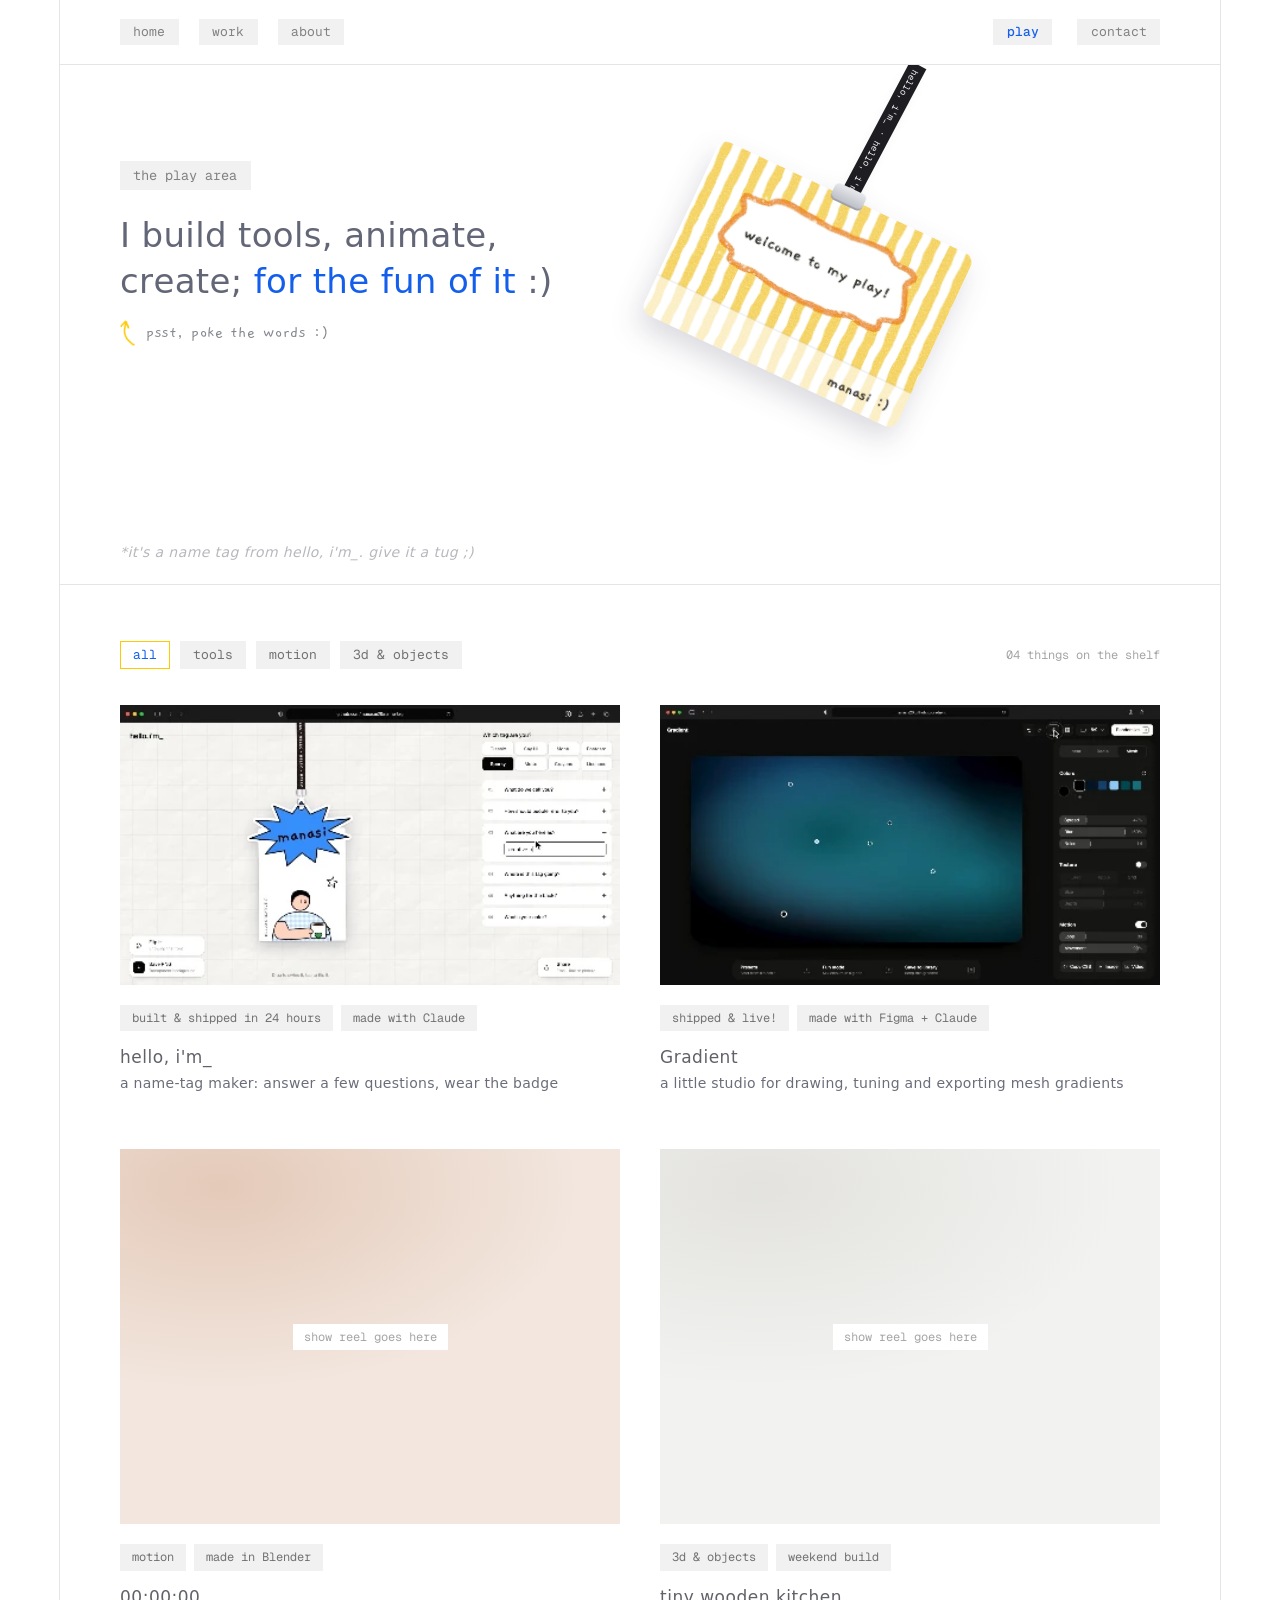
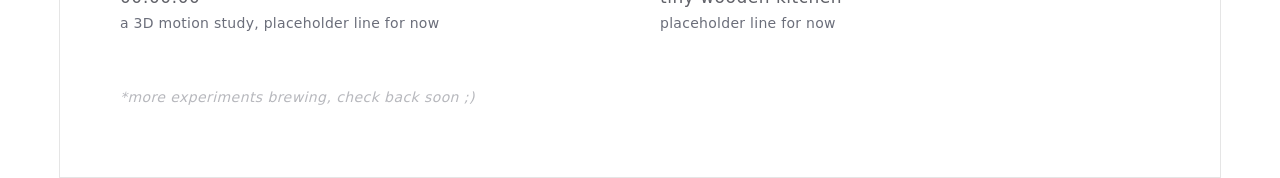
==== play.html @ 4c81ddd7 "Add a play page: toy heading, name tag on a lanyard, calm video shelf - heading 'I build tools, anim" ====
<!doctype html>
<html lang="en">
<head>
  <meta charset="utf-8" />
  <meta name="viewport" content="width=device-width, initial-scale=1" />
  <title>Manasi's Play Area</title>
  <meta name="description" content="Tools, motion and little experiments Manasi makes for the fun of it." />

  <link rel="preconnect" href="https://fonts.googleapis.com" />
  <link rel="preconnect" href="https://fonts.gstatic.com" crossorigin />
  <link rel="stylesheet" href="https://fonts.googleapis.com/css2?family=Gaegu:wght@400;700&family=Geist+Mono:wght@300;400;500;600&family=Google+Sans+Flex:wght@400;500&family=Google+Sans:ital,wght@1,400&display=swap" />
  <link rel="stylesheet" href="css/styles.css?v=20261029a" />
  <link rel="stylesheet" href="css/play.css?v=20261029a" />
  <link rel="icon" href="assets/flower.png" />
</head>
<body>
  <div class="frame">

    <header class="nav">
      <nav class="nav__group" aria-label="Primary">
        <a class="chip chip--nav" href="index.html">home<svg class="chip__arrow" viewBox="0 0 9 9" aria-hidden="true"><path d="M9 .5V7a.5.5 0 0 1-1 0V1.707L.854 8.854a.5.5 0 0 1-.707-.708L7.293 1H2a.5.5 0 0 1 0-1h6.5a.5.5 0 0 1 .5.5Z" /></svg></a>
        <a class="chip chip--nav" href="index.html#work">work<svg class="chip__arrow" viewBox="0 0 9 9" aria-hidden="true"><path d="M9 .5V7a.5.5 0 0 1-1 0V1.707L.854 8.854a.5.5 0 0 1-.707-.708L7.293 1H2a.5.5 0 0 1 0-1h6.5a.5.5 0 0 1 .5.5Z" /></svg></a>
        <a class="chip chip--nav" href="index.html#about">about<svg class="chip__arrow" viewBox="0 0 9 9" aria-hidden="true"><path d="M9 .5V7a.5.5 0 0 1-1 0V1.707L.854 8.854a.5.5 0 0 1-.707-.708L7.293 1H2a.5.5 0 0 1 0-1h6.5a.5.5 0 0 1 .5.5Z" /></svg></a>
      </nav>
      <div class="nav__group">
        <a class="chip chip--nav is-current" href="play.html" aria-current="page">play<svg class="chip__arrow" viewBox="0 0 9 9" aria-hidden="true"><path d="M9 .5V7a.5.5 0 0 1-1 0V1.707L.854 8.854a.5.5 0 0 1-.707-.708L7.293 1H2a.5.5 0 0 1 0-1h6.5a.5.5 0 0 1 .5.5Z" /></svg></a>
        <a class="chip chip--nav" href="index.html#contact">contact<svg class="chip__arrow" viewBox="0 0 9 9" aria-hidden="true"><path d="M9 .5V7a.5.5 0 0 1-1 0V1.707L.854 8.854a.5.5 0 0 1-.707-.708L7.293 1H2a.5.5 0 0 1 0-1h6.5a.5.5 0 0 1 .5.5Z" /></svg></a>
      </div>
    </header>

    <main>
      <!-- ================= intro: a heading you can play with ================= -->
      <section class="play-hero">
        <p class="chip chip--label">the play area</p>

        <h1 class="play-title" aria-label="I build tools, animate, create; for the fun of it :)">
          <span aria-hidden="true">I <span class="verb verb--build" data-verb="build" tabindex="0">build</span> tools, <span class="verb verb--animate" data-verb="animate" tabindex="0">animate</span>,<br />
          <span class="verb verb--create" data-verb="create" tabindex="0">create<svg class="verb__scribble" viewBox="0 0 120 18" preserveAspectRatio="none"><path d="M3 11c12-5 22 4 34 0s20-8 32-2 22 5 31 1 12-5 17-3" /></svg></span>; <span class="play-title__fun" data-verb="fun" tabindex="0">for the fun of it</span> :)</span>
        </h1>

        <div class="play-hint" aria-hidden="true">
          <img src="assets/arrow.png" alt="" width="22" height="27" />
          <p>psst, poke the words :)</p>
        </div>

        <!-- the name tag from hello, i'm_ hangs on a lanyard you can tug -->
        <div class="lanyard" aria-hidden="true">
          <div class="lanyard__strap"><span>hello, i'm_ · hello, i'm_ · hello, i'm_ · hello, i'm_ · hello, i'm_ · hello, i'm_ · hello, i'm_ · hello, i'm_ ·</span></div>
          <div class="lanyard__tag" data-drag>
            <span class="lanyard__clip"></span>
            <img src="assets/play-nametag.webp" alt="" draggable="false" width="600" height="409" />
          </div>
        </div>
        <p class="play-hero__note">*it's a name tag from hello, i'm_. give it a tug ;)</p>
      </section>

      <!-- ================= the toy shelf ================= -->
      <section class="shelf" aria-label="Play projects">
        <div class="shelf__bar">
          <div class="shelf__filters" role="group" aria-label="Filter by kind">
            <button class="chip chip--hat is-on" type="button" data-filter="all">all</button>
            <button class="chip chip--hat" type="button" data-filter="tools">tools</button>
            <button class="chip chip--hat" type="button" data-filter="motion">motion</button>
            <button class="chip chip--hat" type="button" data-filter="objects">3d &amp; objects</button>
          </div>
          <p class="shelf__count"><span data-count>04</span> things on the shelf</p>
        </div>

        <div class="shelf__grid">
          <article class="toy" data-kind="tools">
            <button class="toy__media" type="button" data-cursor-tag="watch ▶" style="--ratio: 421 / 236">
              <img class="toy__poster" src="assets/play-hello.webp" alt="" loading="lazy" />
              <video class="toy__video" muted loop playsinline preload="none" data-src=""></video>
            </button>
            <ul class="toy__tags"><li>built &amp; shipped in 24 hours</li><li>made with Claude</li></ul>
            <h2 class="toy__title">hello, i'm_</h2>
            <p class="toy__line">a name-tag maker: answer a few questions, wear the badge</p>
          </article>

          <article class="toy" data-kind="tools">
            <button class="toy__media" type="button" data-cursor-tag="watch ▶" style="--ratio: 421 / 236">
              <img class="toy__poster" src="assets/play-gradient.webp" alt="" loading="lazy" />
              <video class="toy__video" muted loop playsinline preload="none" data-src=""></video>
            </button>
            <ul class="toy__tags"><li>shipped &amp; live!</li><li>made with Figma + Claude</li></ul>
            <h2 class="toy__title">Gradient</h2>
            <p class="toy__line">a little studio for drawing, tuning and exporting mesh gradients</p>
          </article>

          <article class="toy" data-kind="motion">
            <button class="toy__media toy__media--empty" type="button" data-cursor-tag="watch ▶" style="--ratio: 4 / 3; --tint: #a54d14">
              <span class="toy__soon">show reel goes here</span>
              <video class="toy__video" muted loop playsinline preload="none" data-src=""></video>
            </button>
            <ul class="toy__tags"><li>motion</li><li>made in Blender</li></ul>
            <h2 class="toy__title">00:00:00</h2>
            <p class="toy__line">a 3D motion study, placeholder line for now</p>
          </article>

          <article class="toy" data-kind="objects">
            <button class="toy__media toy__media--empty" type="button" data-cursor-tag="watch ▶" style="--ratio: 4 / 3; --tint: #a19f94">
              <span class="toy__soon">show reel goes here</span>
              <video class="toy__video" muted loop playsinline preload="none" data-src=""></video>
            </button>
            <ul class="toy__tags"><li>3d &amp; objects</li><li>weekend build</li></ul>
            <h2 class="toy__title">tiny wooden kitchen</h2>
            <p class="toy__line">placeholder line for now</p>
          </article>
        </div>

        <p class="shelf__note">*more experiments brewing, check back soon ;)</p>
      </section>
    </main>

  </div>

  <!-- ================= theatre: one thing, big, nothing else ================= -->
  <div class="theatre" hidden role="dialog" aria-modal="true" aria-label="Project viewer">
    <div class="theatre__stage">
      <div class="theatre__media"></div>
      <div class="theatre__caption">
        <ul class="toy__tags" data-theatre-tags></ul>
        <h2 class="toy__title" data-theatre-title></h2>
        <p class="toy__line" data-theatre-line></p>
      </div>
      <div class="theatre__controls">
        <button class="chip chip--hat" type="button" data-theatre="prev">← prev</button>
        <span class="theatre__count" data-theatre-count></span>
        <button class="chip chip--hat" type="button" data-theatre="next">next →</button>
        <button class="chip chip--hat theatre__close" type="button" data-theatre="close">close (esc)</button>
      </div>
    </div>
  </div>

  <div class="cursor" aria-hidden="true">
    <img class="cursor__pointer" src="assets/cursor.png" alt="" />
    <img class="cursor__move" src="assets/cursor-move.png" alt="" />
    <span class="cursor__tag"></span>
  </div>

  <script src="js/main.js?v=20261029a"></script>
  <script src="js/play.js?v=20261029a"></script>
</body>
</html>
---- css/styles.css ----
/* ==========================================================================
   Tokens — values taken from the live Framer site (manasivinze.com)
   ========================================================================== */
:root {
  --font-mono: "Geist Mono", ui-monospace, SFMono-Regular, Menlo, monospace;
  --font-sans: "Google Sans Flex", "Google Sans", system-ui, -apple-system, "Segoe UI", sans-serif;
  --font-note: "Google Sans", "Google Sans Flex", system-ui, sans-serif;
  --font-hand: "Gaegu", "Comic Sans MS", cursive;

  --bg: #ffffff;
  --line: #e5e5e5;
  --ink: #626677;          /* body copy */
  --ink-mono: #727272;     /* hat pills */
  --ink-nav: #828282;      /* nav chips */
  --ink-soft: #b7b8bd;     /* footnote */
  --ink-hand: #86888f;     /* annotations */
  --ink-sticky: #5e5e5e;
  --chip: #f1f1f1;
  --blue: #135fec;
  --select: #fec901;
  --sticky-yellow: #faf0d1;
  --sticky-pink: #fde6e6;
  --sticky-blue: #e1eafd;
  --card-blue: #3a7cf0;   /* the accent blue, a shade lighter */
  --sticky-shadow: 0 22px 15px -15.4px rgba(193, 192, 204, .28);
  --sticky-shadow-drag: 0 24.5px 13.7px -13.6px rgba(40, 30, 150, .35);

  --gutter: 59px;   /* white space outside the frame lines */
  --pad: 60px;      /* space inside the frame lines */
  --nav-h: 65px;   /* 64 + the hairline */

  /* springy settle, a hair of overshoot like Framer's default spring */
  --spring: cubic-bezier(.25, 1.2, .5, 1);
  --spring-time: .32s;
  --ease-out: cubic-bezier(.22, 1, .36, 1);
}

/* ==========================================================================
   Base
   ========================================================================== */
*,
*::before,
*::after { box-sizing: border-box; }

html { -webkit-text-size-adjust: 100%; }

body {
  margin: 0;
  background: var(--bg);
  color: var(--ink);
  font-family: var(--font-sans);
  -webkit-font-smoothing: antialiased;
  -moz-osx-font-smoothing: grayscale;
}

p, h1, ul { margin: 0; }
ul { padding: 0; list-style: none; }
a { color: inherit; text-decoration: none; }
button { font: inherit; color: inherit; border: 0; background: none; padding: 0; cursor: pointer; }
img { display: block; max-width: 100%; }

.visually-hidden {
  position: absolute !important;
  width: 1px; height: 1px;
  overflow: hidden; clip: rect(0 0 0 0);
  white-space: nowrap;
}

:focus-visible { outline: 2px solid var(--blue); outline-offset: 3px; }

/* ==========================================================================
   Frame — the hairlines running down both sides of the page
   ========================================================================== */
.frame {
  padding-top: var(--nav-h);
  margin-inline: var(--gutter);
  min-height: 100vh;
  border-inline: 1px solid var(--line);
}

/* ==========================================================================
   Chips (nav + hat pills share the grey block look)
   ========================================================================== */
.chip {
  display: inline-flex;
  align-items: center;
  background: var(--chip);
  font-family: var(--font-mono);
  font-size: 13px;
  line-height: 15.6px;
  white-space: nowrap;
}

.chip--nav {
  padding: 5.6px 13.4px;
  color: var(--ink-nav);
  transition: color .2s ease;
}

/* scrolling down fades the nav out (it drifts down a touch); scrolling up brings it back */
.nav.is-hidden {
  opacity: 0;
  transform: translateY(30px);
  pointer-events: none;
}

/* on hover the chip turns blue and grows a little ↗ */
.chip__arrow {
  width: 0;
  height: 9px;
  margin-left: 0;
  fill: var(--blue);
  opacity: 0;
  flex: none;
  transition: width var(--spring-time) var(--spring), margin var(--spring-time) var(--spring), opacity .2s ease;
}
.chip--nav:hover,
.chip--nav:focus-visible { color: var(--blue); font-weight: 500; }
.chip--nav:hover .chip__arrow,
.chip--nav:focus-visible .chip__arrow { width: 9px; margin-left: 10.2px; opacity: 1; }

/* ==========================================================================
   Nav
   ========================================================================== */
.nav {
  position: fixed;
  top: 0;
  left: calc(var(--gutter) + 1px);
  right: calc(var(--gutter) + 1px);
  z-index: 50;
  background: var(--bg);
  transition: opacity .3s var(--ease-out, ease), transform .3s var(--ease-out, ease);
  height: var(--nav-h);
  display: flex;
  align-items: center;
  justify-content: space-between;
  padding-inline: var(--pad);
  border-bottom: 1px solid var(--line);
}

.nav__group {
  display: flex;
  align-items: center;
  gap: 20px;
}
.nav__group:last-child { gap: 25px; }

.logo {
  display: block;
  width: 29px;
  height: 29px;
}
.logo img {
  width: 100%;
  height: 100%;
  transform: rotate(103deg);
  transition: transform .4s var(--spring);
}
.logo:hover img { transform: rotate(253deg); }

/* ==========================================================================
   Hero
   ========================================================================== */
.hero {
  position: relative;
  height: 634px;
  padding: 193px var(--pad) 0;
  border-bottom: 1px solid var(--line);
}

.hero__intro {
  position: relative;
  z-index: 2;
  width: 434px;
  max-width: 100%;
}

.hero__hi {
  font-size: 19px;
  line-height: 22.8px;
  letter-spacing: .03em;
}

/* ---- hats ---------------------------------------------------------------- */
.hats {
  position: relative;
  width: fit-content;
  margin-top: 16px;
}

.hats__pills {
  display: flex;
  gap: 12px;
}

.chip--hat {
  justify-content: center;
  padding: 6px 13px;
  color: var(--ink-mono);
  overflow: hidden;
  transition: color .2s ease, width var(--spring-time) var(--spring);
}
.chip--hat:hover,
.chip--hat:focus-visible { color: var(--blue); }

/* ---- hand-written annotation --------------------------------------------- */
/* hangs off the end of the pill row, so it follows when pill widths change */
.annotation {
  position: absolute;
  left: calc(100% + 24px);
  top: -39px;
  width: 136px;
  pointer-events: none;
  user-select: none;
  font-family: var(--font-hand);
  font-size: 16px;
  line-height: 15.4px;
  letter-spacing: .04em;
  color: var(--ink-hand);
  text-align: center;
}
.annotation p { white-space: pre-wrap; }

.annotation__arrow {
  width: 22px;
  height: 26.7px;
  margin-top: 7.5px;
}

/* ---- Figma-style selected text box ---------------------------------------- */
.title-box {
  position: relative;
  display: inline-block;
  margin: 31px 0 0 6px;
  padding: 7.5px 19.2px;
  border: 1px solid var(--select);
  font-family: var(--font-mono);
  font-size: 21px;
  line-height: 25.2px;
  font-weight: 600;
  color: var(--blue);
  white-space: nowrap;
  transition: width var(--spring-time) var(--spring);
}

.title-box__handle {
  position: absolute;
  width: 6px;
  height: 6px;
  background: #fff;
  border: 1px solid var(--select);
}
.title-box__handle--tl { top: -3.5px;    left: -3.5px; }
.title-box__handle--tr { top: -3.5px;    right: -3.5px; }
.title-box__handle--bl { bottom: -3.5px; left: -3.5px; }
.title-box__handle--br { bottom: -3.5px; right: -3.5px; }

/* ---- description ---------------------------------------------------------- */
.hero__desc {
  margin-top: 24.7px;
  font-size: 17px;
  line-height: 24.8px;
  letter-spacing: .03em;
}

/* ---- footnote ------------------------------------------------------------- */
.hero__note {
  position: absolute;
  left: var(--pad);
  bottom: 22px;
  font-family: var(--font-note);
  font-style: italic;
  font-size: 14px;
  line-height: 16.8px;
  letter-spacing: .03em;
  color: var(--ink-soft);
}

/* ==========================================================================
   Sticky notes — a small pinboard of four draggable notes.
   Everything inside is sized in --u (one "unit" = 1px at full size), so the
   whole board scales down as one piece on narrower screens.
   ========================================================================== */
.stickies {
  --s: 1;
  --u: calc(var(--s) * 1px);
  position: absolute;
  right: calc(var(--pad) + 80 * var(--u));
  top: calc(297px - 185 * var(--u));   /* centred on the intro copy */
  width: calc(500 * var(--u));
  height: calc(370 * var(--u));
}

.sticky {
  --rot: var(--rest);
  --scale: 1;
  --lift: 1.05;
  --lift-drag: 1.1;
  position: absolute;
  z-index: 3;
  display: grid;
  place-items: center;
  transform: perspective(1200px) rotate(var(--rot)) scale(var(--scale));
  box-shadow: var(--sticky-shadow);
  touch-action: none;
  user-select: none;
  -webkit-user-select: none;
  cursor: move;
  transition: transform var(--spring-time) var(--spring), box-shadow var(--spring-time) var(--spring);
}

.sticky:hover,
.sticky:focus-visible { --rot: var(--hover); --scale: var(--lift); }

.sticky.is-dragging {
  --rot: var(--drag);
  --scale: var(--lift-drag);
  box-shadow: var(--sticky-shadow-drag);
}

/* on load each note swings in from a big tilt, overshoots and springs back,
   like the stickies on the live site */
.sticky {
  animation: sticky-in 1s var(--in-delay, 1s) cubic-bezier(.3, .7, .4, 1) backwards;
}
.sticky--card  { --spin: 40deg;  --in-delay: .9s; }
.sticky--photo { --spin: -34deg; --in-delay: 1s; }
.sticky--fold  { --spin: 30deg;  --in-delay: 1.1s; }

@keyframes sticky-in {
  0%   { opacity: 0; transform: perspective(1200px) rotate(calc(var(--rest) + var(--spin))) translateY(24px) scale(1); }
  22%  { opacity: 1; }
  45%  { transform: perspective(1200px) rotate(calc(var(--rest) - var(--spin) * .3)) translateY(-4px) scale(1); }
  72%  { transform: perspective(1200px) rotate(calc(var(--rest) + var(--spin) * .08)) translateY(0) scale(1); }
  100% { opacity: 1; transform: perspective(1200px) rotate(var(--rest)) translateY(0) scale(1); }
}

/* once a note has been picked up and dropped, it settles down straight */
.sticky.was-dragged { --rest: 0deg; --hover: 0deg; }

/* ---- the big notebook card ------------------------------------------------ */
.sticky--card {
  --rest: -5.5deg;
  --hover: -3deg;
  --drag: -1deg;
  --lift: 1.03;
  --lift-drag: 1.06;
  --rule: calc(31 * var(--u));
  left: calc(75 * var(--u));
  top: calc(22 * var(--u));
  width: calc(284 * var(--u));
  height: calc(186 * var(--u));
  display: block;
  padding: calc(42 * var(--u)) calc(26 * var(--u)) 0;
  background: var(--card-blue);
}

/* punched holes along the top, white like the selection handles */
.sticky--card::before {
  content: "";
  position: absolute;
  top: calc(14 * var(--u));
  left: calc(24 * var(--u));
  right: calc(24 * var(--u));
  height: calc(9 * var(--u));
  background:
    linear-gradient(var(--bg), var(--bg)) left / calc(9 * var(--u)) 100% no-repeat,
    linear-gradient(var(--bg), var(--bg)) 33.333% / calc(9 * var(--u)) 100% no-repeat,
    linear-gradient(var(--bg), var(--bg)) 66.666% / calc(9 * var(--u)) 100% no-repeat,
    linear-gradient(var(--bg), var(--bg)) right / calc(9 * var(--u)) 100% no-repeat;
}

.sticky--card .sticky__text {
  font-family: var(--font-hand);
  font-size: calc(21 * var(--u));
  line-height: var(--rule);
  letter-spacing: .02em;
  color: #fff;
  /* ruled lines sit just under each line of writing */
  background: linear-gradient(
      to bottom,
      transparent calc(var(--rule) - 6.5 * var(--u)),
      rgba(255, 255, 255, .3) calc(var(--rule) - 6.5 * var(--u)) calc(var(--rule) - 5 * var(--u)),
      transparent calc(var(--rule) - 5 * var(--u))
    ) 0 0 / 100% var(--rule) repeat-y;
}

/* ---- the lego me: small, square and upright ------------------------------ */
.sticky--photo {
  --rest: 0deg;
  --hover: 4deg;
  --drag: 7deg;
  left: calc(381 * var(--u));
  top: calc(97 * var(--u));
  width: calc(120 * var(--u));
  height: calc(120 * var(--u));
  background: var(--sticky-yellow);
}
.sticky--photo img { width: calc(58 * var(--u)); height: auto; pointer-events: none; }

/* ---- light blue note, with a folded corner --------------------------------- */
.sticky--fold {
  --rest: 3deg;
  --hover: 6deg;
  --drag: 9deg;
  --fold: calc(30 * var(--u));
  left: calc(192 * var(--u));
  top: calc(230 * var(--u));
  width: calc(281 * var(--u));
  height: calc(122 * var(--u));
  padding: 0 calc(14 * var(--u)) calc(4 * var(--u)) calc(22 * var(--u));
  justify-items: start;
}

/* the paper, with its bottom-right corner cut away */
.sticky--fold::before {
  content: "";
  position: absolute;
  inset: 0;
  z-index: -1;
  background: var(--sticky-blue);
  clip-path: polygon(0 0, 100% 0, 100% calc(100% - var(--fold)), calc(100% - var(--fold)) 100%, 0 100%);
}

/* the corner folded over */
.sticky--fold::after {
  content: "";
  position: absolute;
  right: 0;
  bottom: 0;
  width: var(--fold);
  height: var(--fold);
  background: var(--blue);
  clip-path: polygon(0 0, 100% 0, 0 100%);
}

.sticky--fold .sticky__text {
  font-family: var(--font-mono);
  font-size: calc(14 * var(--u));
  font-weight: 300;
  line-height: 1.5;
  letter-spacing: 0;
  color: var(--blue);
}
.sticky--fold em { font-style: normal; background: #fff3c2; padding: 0 .15em; white-space: nowrap; }
.nowrap { white-space: nowrap; }

/* ==========================================================================
   Selected work
   ========================================================================== */
.work {
  position: relative;
  padding: 77px var(--pad) 76px;
  border-bottom: 1px solid var(--line);
}

.chip--label {
  padding: 6.4px 13.4px;
  font-size: 13.5px;
  line-height: 16.2px;
  color: var(--ink-nav);
}

.work__heading {
  margin: 20px 0 0;
  font-size: 22px;
  line-height: 27px;
  font-weight: 500;
  letter-spacing: .03em;
  color: var(--blue);
}

/* two staggered columns. Each thumbnail keeps its own shape; the AWRD block
   is sized so both columns end on the same line */
.work__cols {
  --col-gap: 40px;
  display: grid;
  grid-template-columns: repeat(2, minmax(0, 1fr));
  gap: var(--col-gap);
  align-items: start;
  margin-top: 45px;
}

.work__col {
  display: flex;
  flex-direction: column;
  gap: 44px;
}

/* ---- project card --------------------------------------------------------- */
.project {
  --accent: var(--blue);
  display: block;
}

.project__media {
  position: relative;
  aspect-ratio: var(--ratio);
  background: #f3f3f5;
}

/* each video's box takes the video's own shape, so nothing gets cropped.
   Queue2 is a still image; its box absorbs the difference so both
   columns end on the same line */
.project[href$="hitachixbosch"] { --ratio: 964 / 804; }
.project[href$="comma"]         { --ratio: 958 / 632; }
.project[href$="awrd"]          { --ratio: 482 / 326; }
.project[href$="queue2"]        { --ratio: 1 / calc(804 / 964 + 652 / 964 - 632 / 958); }

.project__video,
.project__image {
  display: block;
  width: 100%;
  height: 100%;
}
.project__video { object-fit: contain; object-position: center; }
/* the still image fills its box; only it gets trimmed at the sides */
.project__image { object-fit: cover; object-position: center; }
.project[href$="queue2"] .project__media { overflow: hidden; }

/* the AWRD video has a hairline frame drawn right at its edge: sit it a
   hair inside the box, on white, so no rounding can ever shave that edge */
.project[href$="awrd"] .project__media { padding: 1px; background: #fff; }

.project__body {
  display: flex;
  flex-direction: column;
  padding-top: 20px;
}

.project__meta {
  font-family: var(--font-mono);
  font-size: 12px;
  line-height: 14.4px;
  color: #a5a5a5;
}

.project__text {
  display: flex;
  flex-direction: column;
  gap: 4px;
  margin-top: 10px;
}

.project__title {
  margin: 0;
  font-size: 17px;
  line-height: 23.9px;
  font-weight: 400;
  letter-spacing: .03em;
  color: #616269;
}

.project__sub {
  font-size: 14px;
  line-height: 20px;
  letter-spacing: .02em;
  color: #6b6e7a;
}

.project__tags {
  display: flex;
  flex-wrap: wrap;
  gap: 8px;
  margin-top: 16px;
}

.project__tags li {
  padding: 6px 12px;
  background: var(--chip);
  font-family: var(--font-mono);
  font-size: 12px;
  line-height: 14.4px;
  color: var(--ink-mono);
}

/* ==========================================================================
   Custom cursor — the Figma-style pointer from the live site
   ========================================================================== */
.cursor { display: none; }

@media (hover: hover) and (pointer: fine) {
  html.has-cursor,
  html.has-cursor * { cursor: none !important; }

  .cursor {
    display: block;
    position: fixed;
    left: 0;
    top: 0;
    z-index: 1000;
    width: 20px;
    height: 23px;
    pointer-events: none;
    opacity: 0;
    transition: opacity .15s ease;
  }
  .cursor.is-visible { opacity: 1; }

  .cursor__pointer {
    width: 20px;
    height: 23px;
    object-fit: contain;
  }

  .cursor__move {
    position: absolute;
    left: -5px;
    top: 3px;
    width: 30px;
    height: 17px;
    max-width: none;
    display: none;
  }
  .cursor.is-move .cursor__pointer { display: none; }
  .cursor.is-move .cursor__move { display: block; }

  .cursor__tag {
    position: absolute;
    left: 16px;
    top: 20px;
    padding: 4.33px 10.4px;
    background: var(--blue);
    color: #fff;
    font-family: var(--font-mono);
    font-size: 11px;
    line-height: 13.2px;
    white-space: nowrap;
    display: none;
  }
  .cursor.has-tag .cursor__tag { display: block; }
}

/* ==========================================================================
   Responsive
   ========================================================================== */
@media (max-width: 1399px) {
  .stickies { --s: .82; }
}

@media (max-width: 1299px) {
  .stickies { --s: .72; }
}

/* below desktop the board drops under the copy and stays fully draggable */
@media (max-width: 1199px) {
  :root { --gutter: 39px; --pad: 40px; --nav-h: 59px; }
  .chip--nav { font-size: 11px; line-height: 13.2px; padding: 5px 12px; }
  .hero { height: auto; padding-top: 96px; padding-bottom: 80px; }
  .stickies { --s: .9; position: relative; right: auto; top: auto; margin: 56px 0 0 auto; }
}

@media (max-width: 899px) {
  .work__cols { grid-template-columns: 1fr; gap: 40px; }
  .work__col { display: contents; }
  .project { order: var(--order); }
  .hero { padding-top: 72px; }
  .annotation { position: static; width: auto; display: flex; flex-wrap: wrap; align-items: center; gap: 0 6px; margin-top: 12px; text-align: left; }
  .annotation p { white-space: normal; }
  .annotation__arrow { order: -1; margin: 0 4px 0 0; transform: rotate(150deg); width: 18px; height: 22px; }
  .stickies { margin: 48px auto 0; }
}

@media (max-width: 640px) {
  :root { --gutter: 16px; --pad: 18px; --nav-h: 57px; }
  .nav__group { gap: 8px; }
  .nav__group:last-child { gap: 12px; }
  .chip--nav { padding: 5px 9px; }
  .chip--nav:hover .chip__arrow { width: 0; margin: 0; }
  .logo { width: 24px; height: 24px; }

  .hero { padding-top: 56px; padding-bottom: 64px; }
  .hero__hi { font-size: 16px; line-height: 19.2px; }
  .hats__pills { flex-wrap: wrap; gap: 8px; }
  .chip--hat { font-size: 12px; padding: 6px 10px; }
  .title-box { font-size: 18px; line-height: 22px; margin-top: 24px; }
  .hero__desc { font-size: 14px; line-height: 20.4px; margin-top: 18px; }
  .hero__note { font-size: 12px; line-height: 15px; bottom: 18px; right: var(--pad); }

  .stickies { --s: .64; margin-top: 40px; }
  .work { padding-top: 56px; padding-bottom: 56px; }
  .work__heading { font-size: 19px; line-height: 24px; }
  .project__sub { font-size: 13px; line-height: 19px; }
  .project__tags li { font-size: 11px; padding: 5px 10px; }
  .sticky--fold .sticky__text { font-size: 10.5px; }
}

@media (prefers-reduced-motion: reduce) {
  *, *::before, *::after { animation-duration: .01ms !important; transition-duration: .01ms !important; }
}
---- css/play.css ----
/* ==========================================================================
   Play area — builds on styles.css (frame, nav, chips, cursor, tokens)
   ========================================================================== */

.chip--nav.is-current { color: var(--blue); font-weight: 500; }

/* ---- intro ---------------------------------------------------------------- */
.play-hero {
  position: relative;
  min-height: 520px;
  padding: 96px var(--pad) 120px;
  border-bottom: 1px solid var(--line);
  overflow: hidden;   /* the lanyard can swing, but not out of the section */
}

.play-title {
  max-width: 640px;
  margin: 22px 0 0;
  font-size: 34px;
  line-height: 46px;
  font-weight: 400;
  letter-spacing: .01em;
  color: var(--ink);
}

.play-title__fun { color: var(--blue); }

/* layering: the strap passes behind the words, the name tag in front of them */
.play-hero .chip--label,
.play-title,
.play-hint { position: relative; z-index: 2; }
.lanyard__strap { z-index: 1; }
.lanyard__tag { z-index: 3; }

/* every verb is a little toy; letters get wrapped in spans by play.js */
.verb,
.play-title__fun {
  position: relative;
  display: inline-block;
  cursor: pointer;
  outline-offset: 4px;
}
.verb .l,
.play-title__fun .l { display: inline-block; white-space: pre; }

/* build: letters drop in and stack like blocks */
.verb--build.is-on .l {
  animation: stack .7s cubic-bezier(.3, 1.6, .5, 1) both;
  animation-delay: calc(var(--i) * 70ms);
}
@keyframes stack {
  0%   { transform: translateY(-1.1em) rotate(var(--r)); opacity: 0; }
  55%  { transform: translateY(.08em) rotate(0deg); opacity: 1; }
  100% { transform: none; opacity: 1; }
}

/* animate: letters ride a wave for as long as you hover */
.verb--animate.is-on .l {
  animation: wave .9s ease-in-out infinite;
  animation-delay: calc(var(--i) * 80ms);
}
@keyframes wave {
  0%, 100% { transform: translateY(0); }
  50%      { transform: translateY(-.28em); }
}

/* create: a hand-drawn scribble is drawn under it, and it stays */
.verb__scribble {
  position: absolute;
  left: -2%;
  bottom: -.18em;
  width: 104%;
  height: .42em;
  overflow: visible;
  pointer-events: none;
}
.verb__scribble path {
  fill: none;
  stroke: var(--select);
  stroke-width: 3.2;
  stroke-linecap: round;
  stroke-dasharray: 160;
  stroke-dashoffset: 160;
  transition: stroke-dashoffset .9s cubic-bezier(.6, .1, .3, 1);
}
.verb--create.is-on .verb__scribble path,
.verb--create.is-done .verb__scribble path { stroke-dashoffset: 0; }

/* for the fun of it: every letter does its own little hop */
.play-title__fun.is-on .l {
  animation: hop .6s cubic-bezier(.3, 1.6, .5, 1) both;
  animation-delay: calc(var(--i) * 30ms);
}
@keyframes hop {
  0%   { transform: none; }
  40%  { transform: translateY(-.35em) rotate(var(--r)); }
  100% { transform: none; }
}

.play-hint {
  display: flex;
  align-items: center;
  gap: 8px;
  margin-top: 18px;
  font-family: var(--font-hand);
  font-size: 17px;
  letter-spacing: .04em;
  color: var(--ink-hand);
}
.play-hint img { width: 18px; height: auto; transform: rotate(120deg); }

.play-hero__note {
  position: absolute;
  left: var(--pad);
  bottom: 24px;
  font-family: var(--font-note);
  font-style: italic;
  font-size: 14px;
  letter-spacing: .03em;
  color: var(--ink-soft);
}

/* ---- the lanyard ----------------------------------------------------------- */
.lanyard {
  position: absolute;
  inset: 0;
  pointer-events: none;
}

.lanyard__strap {
  position: absolute;
  top: 0;
  left: 0;
  width: 18px;
  height: 200px;
  margin-left: -9px;
  transform-origin: 50% 0;
  background: #1d1d22;
  overflow: hidden;
  box-shadow: 0 6px 14px -8px rgba(0, 0, 0, .4);
}
.lanyard__strap span {
  position: absolute;
  top: 6px;
  left: 50%;
  writing-mode: vertical-rl;
  transform: translateX(-50%);
  white-space: nowrap;
  font-family: var(--font-mono);
  font-size: 9px;
  letter-spacing: .08em;
  color: #f4f4f6;
}

.lanyard__tag {
  position: absolute;
  top: 0;
  left: 0;
  width: 280px;
  margin-left: -140px;
  transform-origin: 50% 0;
  pointer-events: auto;
  touch-action: none;
  user-select: none;
  cursor: grab;
  filter: drop-shadow(0 14px 14px rgba(40, 40, 70, .16));
}
.lanyard__tag.is-dragging { cursor: grabbing; }
.lanyard__tag img { display: block; width: 100%; height: auto; border-radius: 10px; }

.lanyard__clip {
  position: absolute;
  top: -10px;
  left: 50%;
  width: 34px;
  height: 18px;
  margin-left: -17px;
  border-radius: 5px;
  background: linear-gradient(#e7e8ec, #b9bbc4);
  box-shadow: inset 0 -2px 0 rgba(0, 0, 0, .15);
  z-index: 1;
}

/* ---- the shelf ------------------------------------------------------------- */
.shelf {
  padding: 56px var(--pad) 72px;
  border-bottom: 1px solid var(--line);
}

.shelf__bar {
  display: flex;
  align-items: center;
  justify-content: space-between;
  gap: 16px;
  flex-wrap: wrap;
  margin-bottom: 36px;
}

.shelf__filters { display: flex; flex-wrap: wrap; gap: 10px; }
.shelf__filters .chip--hat { padding: 6px 13px; }
.shelf__filters .chip--hat.is-on {
  background: #fff;
  color: var(--blue);
  box-shadow: inset 0 0 0 1px var(--select);   /* the selected pill gets the yellow selection edge */
}

.shelf__count {
  font-family: var(--font-mono);
  font-size: 12px;
  color: #a5a5a5;
}

.shelf__grid {
  display: grid;
  grid-template-columns: repeat(2, minmax(0, 1fr));
  gap: 56px 40px;
  align-items: start;
}

.toy { transition: opacity .3s ease, transform .3s ease; }
.toy.is-leaving { opacity: 0; transform: translateY(8px); }

.toy__media {
  position: relative;
  display: block;
  width: 100%;
  aspect-ratio: var(--ratio);
  padding: 0;
  overflow: hidden;
  background: #f3f3f5;
}

.toy__poster,
.toy__video {
  position: absolute;
  inset: 0;
  width: 100%;
  height: 100%;
  object-fit: cover;
}
.toy__video { opacity: 0; transition: opacity .25s ease; }
.toy.is-playing .toy__video { opacity: 1; }

.toy__media--empty {
  display: grid;
  place-items: center;
  background:
    radial-gradient(120% 90% at 20% 10%, color-mix(in srgb, var(--tint) 30%, #fff), transparent 60%),
    color-mix(in srgb, var(--tint) 14%, #fff);
}
.toy__soon {
  position: relative;
  z-index: 1;
  padding: 5px 11px;
  background: #fff;
  font-family: var(--font-mono);
  font-size: 12px;
  color: #a5a5a5;
}

.toy__tags {
  display: flex;
  flex-wrap: wrap;
  gap: 8px;
  margin-top: 20px;
}
.toy__tags li {
  padding: 6px 12px;
  background: var(--chip);
  font-family: var(--font-mono);
  font-size: 12px;
  line-height: 14.4px;
  color: var(--ink-mono);
}

.toy__title {
  margin: 14px 0 0;
  font-size: 17px;
  line-height: 24px;
  font-weight: 400;
  letter-spacing: .03em;
  color: #616269;
}

.toy__line {
  margin-top: 4px;
  font-size: 14px;
  line-height: 20px;
  letter-spacing: .02em;
  color: #6b6e7a;
}

.shelf__note {
  margin-top: 56px;
  font-family: var(--font-note);
  font-style: italic;
  font-size: 14px;
  letter-spacing: .03em;
  color: var(--ink-soft);
}

/* ---- theatre: one thing, big ---------------------------------------------- */
.theatre {
  position: fixed;
  inset: 0;
  z-index: 200;
  display: grid;
  place-items: center;
  padding: 48px 24px;
  background: rgba(255, 255, 255, .94);
  backdrop-filter: blur(6px);
  animation: fade-in .2s ease;
}
.theatre[hidden] { display: none; }
@keyframes fade-in { from { opacity: 0; } }

.theatre__stage {
  width: min(1100px, 100%);
  display: flex;
  flex-direction: column;
  gap: 18px;
}

.theatre__media {
  position: relative;
  width: 100%;
  max-height: 68vh;
  aspect-ratio: var(--ratio, 16 / 9);
  margin: 0 auto;
  background: #f3f3f5;
  overflow: hidden;
}
.theatre__media img,
.theatre__media video {
  width: 100%;
  height: 100%;
  object-fit: contain;
  display: block;
}

.theatre__controls {
  display: flex;
  align-items: center;
  gap: 10px;
}
.theatre__count {
  font-family: var(--font-mono);
  font-size: 12px;
  color: #a5a5a5;
}
.theatre__close { margin-left: auto; }

/* ---- responsive ------------------------------------------------------------ */
@media (max-width: 1199px) {
  .play-title { font-size: 30px; line-height: 42px; }
  .lanyard__tag { width: 230px; margin-left: -115px; }
}

@media (max-width: 899px) {
  .shelf__grid { grid-template-columns: 1fr; gap: 44px; }
  .play-hero { min-height: 620px; padding-top: 64px; }
}

@media (max-width: 640px) {
  .play-title { font-size: 25px; line-height: 35px; }
  .play-hero { min-height: 0; padding-top: 236px; padding-bottom: 96px; }
  .lanyard__tag { width: 190px; margin-left: -95px; }
  .lanyard__strap { width: 14px; margin-left: -7px; }
  .toy__tags li { font-size: 11px; padding: 5px 10px; }
  .toy__line { font-size: 13px; line-height: 19px; }
}

@media (prefers-reduced-motion: reduce) {
  .verb .l, .play-title__fun .l { animation: none !important; }
}
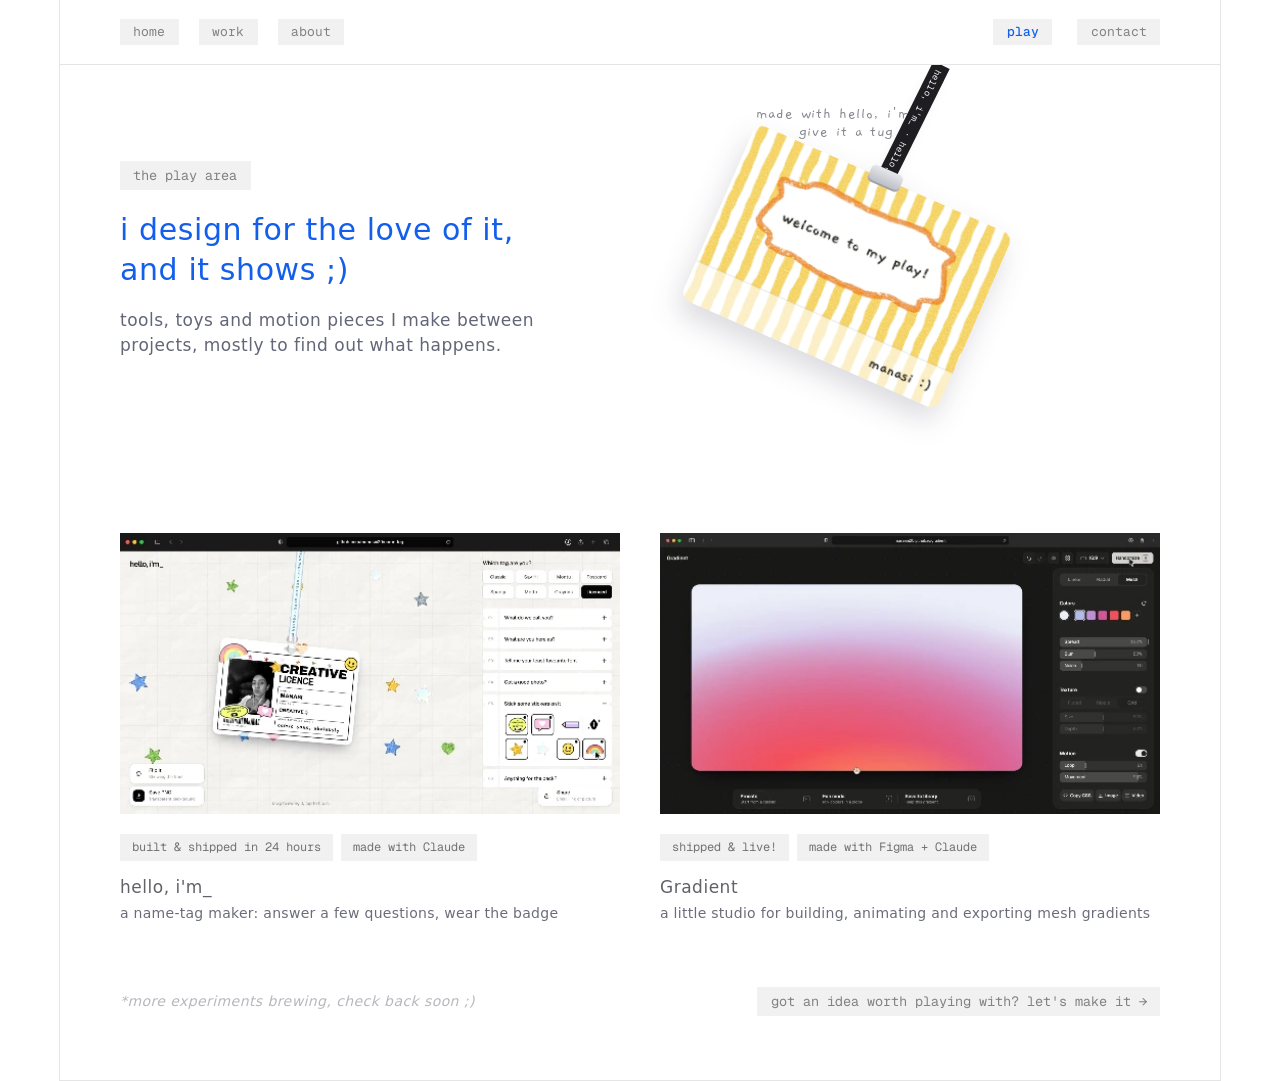
==== commit 624001cd: "Rework the play page around the new plan - heading 'i design for the love of it, and it shows ;)' wi" ====
--- a/play.html
+++ b/play.html
@@ -9,8 +9,8 @@
   <link rel="preconnect" href="https://fonts.googleapis.com" />
   <link rel="preconnect" href="https://fonts.gstatic.com" crossorigin />
   <link rel="stylesheet" href="https://fonts.googleapis.com/css2?family=Gaegu:wght@400;700&family=Geist+Mono:wght@300;400;500;600&family=Google+Sans+Flex:wght@400;500&family=Google+Sans:ital,wght@1,400&display=swap" />
-  <link rel="stylesheet" href="css/styles.css?v=20261029a" />
-  <link rel="stylesheet" href="css/play.css?v=20261029a" />
+  <link rel="stylesheet" href="css/styles.css?v=20261031a" />
+  <link rel="stylesheet" href="css/play.css?v=20261031a" />
   <link rel="icon" href="assets/flower.png" />
 </head>
 <body>
@@ -29,19 +29,12 @@
     </header>
 
     <main>
-      <!-- ================= intro: a heading you can play with ================= -->
+      <!-- ================= intro ================= -->
       <section class="play-hero">
         <p class="chip chip--label">the play area</p>
 
-        <h1 class="play-title" aria-label="I build tools, animate, create; for the fun of it :)">
-          <span aria-hidden="true">I <span class="verb verb--build" data-verb="build" tabindex="0">build</span> tools, <span class="verb verb--animate" data-verb="animate" tabindex="0">animate</span>,<br />
-          <span class="verb verb--create" data-verb="create" tabindex="0">create<svg class="verb__scribble" viewBox="0 0 120 18" preserveAspectRatio="none"><path d="M3 11c12-5 22 4 34 0s20-8 32-2 22 5 31 1 12-5 17-3" /></svg></span>; <span class="play-title__fun" data-verb="fun" tabindex="0">for the fun of it</span> :)</span>
-        </h1>
-
-        <div class="play-hint" aria-hidden="true">
-          <img src="assets/arrow.png" alt="" width="22" height="27" />
-          <p>psst, poke the words :)</p>
-        </div>
+        <h1 class="play-title">i design for the love of it,<br />and it shows ;)</h1>
+        <p class="play-intro">tools, toys and motion pieces I make between projects, mostly to find out what happens.</p>
 
         <!-- the name tag from hello, i'm_ hangs on a lanyard you can tug -->
         <div class="lanyard" aria-hidden="true">
@@ -50,65 +43,38 @@
             <span class="lanyard__clip"></span>
             <img src="assets/play-nametag.webp" alt="" draggable="false" width="600" height="409" />
           </div>
+          <p class="lanyard__note">made with hello, i'm_<br />give it a tug ;)</p>
         </div>
-        <p class="play-hero__note">*it's a name tag from hello, i'm_. give it a tug ;)</p>
       </section>
 
-      <!-- ================= the toy shelf ================= -->
+      <!-- ================= the shelf ================= -->
       <section class="shelf" aria-label="Play projects">
-        <div class="shelf__bar">
-          <div class="shelf__filters" role="group" aria-label="Filter by kind">
-            <button class="chip chip--hat is-on" type="button" data-filter="all">all</button>
-            <button class="chip chip--hat" type="button" data-filter="tools">tools</button>
-            <button class="chip chip--hat" type="button" data-filter="motion">motion</button>
-            <button class="chip chip--hat" type="button" data-filter="objects">3d &amp; objects</button>
-          </div>
-          <p class="shelf__count"><span data-count>04</span> things on the shelf</p>
-        </div>
-
         <div class="shelf__grid">
-          <article class="toy" data-kind="tools">
-            <button class="toy__media" type="button" data-cursor-tag="watch ▶" style="--ratio: 421 / 236">
-              <img class="toy__poster" src="assets/play-hello.webp" alt="" loading="lazy" />
-              <video class="toy__video" muted loop playsinline preload="none" data-src=""></video>
+          <article class="toy">
+            <button class="toy__media" type="button" data-cursor-tag="watch it big ▶" style="--ratio: 489 / 275">
+              <img class="toy__poster" src="assets/play-hello.webp" alt="" />
+              <video class="toy__video" muted loop playsinline autoplay data-src=""></video>
             </button>
             <ul class="toy__tags"><li>built &amp; shipped in 24 hours</li><li>made with Claude</li></ul>
             <h2 class="toy__title">hello, i'm_</h2>
             <p class="toy__line">a name-tag maker: answer a few questions, wear the badge</p>
           </article>
 
-          <article class="toy" data-kind="tools">
-            <button class="toy__media" type="button" data-cursor-tag="watch ▶" style="--ratio: 421 / 236">
-              <img class="toy__poster" src="assets/play-gradient.webp" alt="" loading="lazy" />
-              <video class="toy__video" muted loop playsinline preload="none" data-src=""></video>
+          <article class="toy">
+            <button class="toy__media" type="button" data-cursor-tag="watch it big ▶" style="--ratio: 489 / 275">
+              <img class="toy__poster" src="assets/play-gradient.webp" alt="" />
+              <video class="toy__video" muted loop playsinline autoplay data-src=""></video>
             </button>
             <ul class="toy__tags"><li>shipped &amp; live!</li><li>made with Figma + Claude</li></ul>
             <h2 class="toy__title">Gradient</h2>
-            <p class="toy__line">a little studio for drawing, tuning and exporting mesh gradients</p>
-          </article>
-
-          <article class="toy" data-kind="motion">
-            <button class="toy__media toy__media--empty" type="button" data-cursor-tag="watch ▶" style="--ratio: 4 / 3; --tint: #a54d14">
-              <span class="toy__soon">show reel goes here</span>
-              <video class="toy__video" muted loop playsinline preload="none" data-src=""></video>
-            </button>
-            <ul class="toy__tags"><li>motion</li><li>made in Blender</li></ul>
-            <h2 class="toy__title">00:00:00</h2>
-            <p class="toy__line">a 3D motion study, placeholder line for now</p>
-          </article>
-
-          <article class="toy" data-kind="objects">
-            <button class="toy__media toy__media--empty" type="button" data-cursor-tag="watch ▶" style="--ratio: 4 / 3; --tint: #a19f94">
-              <span class="toy__soon">show reel goes here</span>
-              <video class="toy__video" muted loop playsinline preload="none" data-src=""></video>
-            </button>
-            <ul class="toy__tags"><li>3d &amp; objects</li><li>weekend build</li></ul>
-            <h2 class="toy__title">tiny wooden kitchen</h2>
-            <p class="toy__line">placeholder line for now</p>
+            <p class="toy__line">a little studio for building, animating and exporting mesh gradients</p>
           </article>
         </div>
 
-        <p class="shelf__note">*more experiments brewing, check back soon ;)</p>
+        <div class="shelf__end">
+          <p class="shelf__note">*more experiments brewing, check back soon ;)</p>
+          <a class="chip chip--label shelf__cta" href="index.html#contact">got an idea worth playing with? let's make it →</a>
+        </div>
       </section>
     </main>
 
@@ -138,7 +104,7 @@
     <span class="cursor__tag"></span>
   </div>
 
-  <script src="js/main.js?v=20261029a"></script>
-  <script src="js/play.js?v=20261029a"></script>
+  <script src="js/main.js?v=20261031a"></script>
+  <script src="js/play.js?v=20261031a"></script>
 </body>
 </html>
--- a/css/play.css
+++ b/css/play.css
@@ -7,118 +7,35 @@
 /* ---- intro ---------------------------------------------------------------- */
 .play-hero {
   position: relative;
-  min-height: 520px;
-  padding: 96px var(--pad) 120px;
-  border-bottom: 1px solid var(--line);
+  min-height: 460px;
+  padding: 96px var(--pad) 72px;
   overflow: hidden;   /* the lanyard can swing, but not out of the section */
 }
 
 .play-title {
-  max-width: 640px;
-  margin: 22px 0 0;
-  font-size: 34px;
-  line-height: 46px;
-  font-weight: 400;
-  letter-spacing: .01em;
+  position: relative;
+  z-index: 2;
+  max-width: 620px;
+  margin: 20px 0 0;
+  font-size: 30px;
+  line-height: 40px;
+  font-weight: 500;
+  letter-spacing: .02em;
+  color: var(--blue);
+}
+
+.play-intro {
+  position: relative;
+  z-index: 2;
+  max-width: 460px;
+  margin-top: 18px;
+  font-size: 17px;
+  line-height: 24.8px;
+  letter-spacing: .03em;
   color: var(--ink);
 }
 
-.play-title__fun { color: var(--blue); }
-
-/* layering: the strap passes behind the words, the name tag in front of them */
-.play-hero .chip--label,
-.play-title,
-.play-hint { position: relative; z-index: 2; }
-.lanyard__strap { z-index: 1; }
-.lanyard__tag { z-index: 3; }
-
-/* every verb is a little toy; letters get wrapped in spans by play.js */
-.verb,
-.play-title__fun {
-  position: relative;
-  display: inline-block;
-  cursor: pointer;
-  outline-offset: 4px;
-}
-.verb .l,
-.play-title__fun .l { display: inline-block; white-space: pre; }
-
-/* build: letters drop in and stack like blocks */
-.verb--build.is-on .l {
-  animation: stack .7s cubic-bezier(.3, 1.6, .5, 1) both;
-  animation-delay: calc(var(--i) * 70ms);
-}
-@keyframes stack {
-  0%   { transform: translateY(-1.1em) rotate(var(--r)); opacity: 0; }
-  55%  { transform: translateY(.08em) rotate(0deg); opacity: 1; }
-  100% { transform: none; opacity: 1; }
-}
-
-/* animate: letters ride a wave for as long as you hover */
-.verb--animate.is-on .l {
-  animation: wave .9s ease-in-out infinite;
-  animation-delay: calc(var(--i) * 80ms);
-}
-@keyframes wave {
-  0%, 100% { transform: translateY(0); }
-  50%      { transform: translateY(-.28em); }
-}
-
-/* create: a hand-drawn scribble is drawn under it, and it stays */
-.verb__scribble {
-  position: absolute;
-  left: -2%;
-  bottom: -.18em;
-  width: 104%;
-  height: .42em;
-  overflow: visible;
-  pointer-events: none;
-}
-.verb__scribble path {
-  fill: none;
-  stroke: var(--select);
-  stroke-width: 3.2;
-  stroke-linecap: round;
-  stroke-dasharray: 160;
-  stroke-dashoffset: 160;
-  transition: stroke-dashoffset .9s cubic-bezier(.6, .1, .3, 1);
-}
-.verb--create.is-on .verb__scribble path,
-.verb--create.is-done .verb__scribble path { stroke-dashoffset: 0; }
-
-/* for the fun of it: every letter does its own little hop */
-.play-title__fun.is-on .l {
-  animation: hop .6s cubic-bezier(.3, 1.6, .5, 1) both;
-  animation-delay: calc(var(--i) * 30ms);
-}
-@keyframes hop {
-  0%   { transform: none; }
-  40%  { transform: translateY(-.35em) rotate(var(--r)); }
-  100% { transform: none; }
-}
-
-.play-hint {
-  display: flex;
-  align-items: center;
-  gap: 8px;
-  margin-top: 18px;
-  font-family: var(--font-hand);
-  font-size: 17px;
-  letter-spacing: .04em;
-  color: var(--ink-hand);
-}
-.play-hint img { width: 18px; height: auto; transform: rotate(120deg); }
-
-.play-hero__note {
-  position: absolute;
-  left: var(--pad);
-  bottom: 24px;
-  font-family: var(--font-note);
-  font-style: italic;
-  font-size: 14px;
-  letter-spacing: .03em;
-  color: var(--ink-soft);
-}
+.play-hero .chip--label { position: relative; z-index: 2; }
 
 /* ---- the lanyard ----------------------------------------------------------- */
 .lanyard {
@@ -131,6 +48,7 @@
   position: absolute;
   top: 0;
   left: 0;
+  z-index: 1;
   width: 18px;
   height: 200px;
   margin-left: -9px;
@@ -156,6 +74,7 @@
   position: absolute;
   top: 0;
   left: 0;
+  z-index: 3;
   width: 280px;
   margin-left: -140px;
   transform-origin: 50% 0;
@@ -181,33 +100,24 @@
   z-index: 1;
 }
 
+/* handwritten note beside the tag, placed by play.js next to the strap */
+.lanyard__note {
+  position: absolute;
+  top: 40px;
+  left: 0;
+  white-space: nowrap;
+  text-align: right;
+  font-family: var(--font-hand);
+  font-size: 16px;
+  line-height: 18px;
+  letter-spacing: .04em;
+  color: var(--ink-hand);
+}
+
 /* ---- the shelf ------------------------------------------------------------- */
 .shelf {
-  padding: 56px var(--pad) 72px;
+  padding: 8px var(--pad) 64px;
   border-bottom: 1px solid var(--line);
-}
-
-.shelf__bar {
-  display: flex;
-  align-items: center;
-  justify-content: space-between;
-  gap: 16px;
-  flex-wrap: wrap;
-  margin-bottom: 36px;
-}
-
-.shelf__filters { display: flex; flex-wrap: wrap; gap: 10px; }
-.shelf__filters .chip--hat { padding: 6px 13px; }
-.shelf__filters .chip--hat.is-on {
-  background: #fff;
-  color: var(--blue);
-  box-shadow: inset 0 0 0 1px var(--select);   /* the selected pill gets the yellow selection edge */
-}
-
-.shelf__count {
-  font-family: var(--font-mono);
-  font-size: 12px;
-  color: #a5a5a5;
 }
 
 .shelf__grid {
@@ -217,9 +127,6 @@
   align-items: start;
 }
 
-.toy { transition: opacity .3s ease, transform .3s ease; }
-.toy.is-leaving { opacity: 0; transform: translateY(8px); }
-
 .toy__media {
   position: relative;
   display: block;
@@ -236,27 +143,9 @@
   inset: 0;
   width: 100%;
   height: 100%;
-  object-fit: cover;
-}
-.toy__video { opacity: 0; transition: opacity .25s ease; }
-.toy.is-playing .toy__video { opacity: 1; }
-
-.toy__media--empty {
-  display: grid;
-  place-items: center;
-  background:
-    radial-gradient(120% 90% at 20% 10%, color-mix(in srgb, var(--tint) 30%, #fff), transparent 60%),
-    color-mix(in srgb, var(--tint) 14%, #fff);
-}
-.toy__soon {
-  position: relative;
-  z-index: 1;
-  padding: 5px 11px;
-  background: #fff;
-  font-family: var(--font-mono);
-  font-size: 12px;
-  color: #a5a5a5;
-}
+  object-fit: contain;
+}
+.toy__video:not([src]) { display: none; }
 
 .toy__tags {
   display: flex;
@@ -290,14 +179,26 @@
   color: #6b6e7a;
 }
 
+.shelf__end {
+  display: flex;
+  align-items: center;
+  justify-content: space-between;
+  flex-wrap: wrap;
+  gap: 16px;
+  margin-top: 64px;
+}
+
 .shelf__note {
-  margin-top: 56px;
   font-family: var(--font-note);
   font-style: italic;
   font-size: 14px;
   letter-spacing: .03em;
   color: var(--ink-soft);
 }
+
+.shelf__cta { white-space: normal; text-align: left; transition: color .2s ease; }
+.shelf__cta:hover,
+.shelf__cta:focus-visible { color: var(--blue); }
 
 /* ---- theatre: one thing, big ---------------------------------------------- */
 .theatre {
@@ -352,24 +253,22 @@
 
 /* ---- responsive ------------------------------------------------------------ */
 @media (max-width: 1199px) {
-  .play-title { font-size: 30px; line-height: 42px; }
+  .play-title { font-size: 27px; line-height: 36px; }
   .lanyard__tag { width: 230px; margin-left: -115px; }
 }
 
 @media (max-width: 899px) {
   .shelf__grid { grid-template-columns: 1fr; gap: 44px; }
-  .play-hero { min-height: 620px; padding-top: 64px; }
 }
 
 @media (max-width: 640px) {
-  .play-title { font-size: 25px; line-height: 35px; }
-  .play-hero { min-height: 0; padding-top: 236px; padding-bottom: 96px; }
+  .play-hero { min-height: 0; padding-top: 236px; padding-bottom: 48px; }
+  .play-title { font-size: 23px; line-height: 31px; }
+  .play-intro { font-size: 15px; line-height: 22px; }
   .lanyard__tag { width: 190px; margin-left: -95px; }
   .lanyard__strap { width: 14px; margin-left: -7px; }
+  .lanyard__note { display: none; }
   .toy__tags li { font-size: 11px; padding: 5px 10px; }
   .toy__line { font-size: 13px; line-height: 19px; }
-}
-
-@media (prefers-reduced-motion: reduce) {
-  .verb .l, .play-title__fun .l { animation: none !important; }
-}
+  .shelf__end { margin-top: 48px; }
+}
